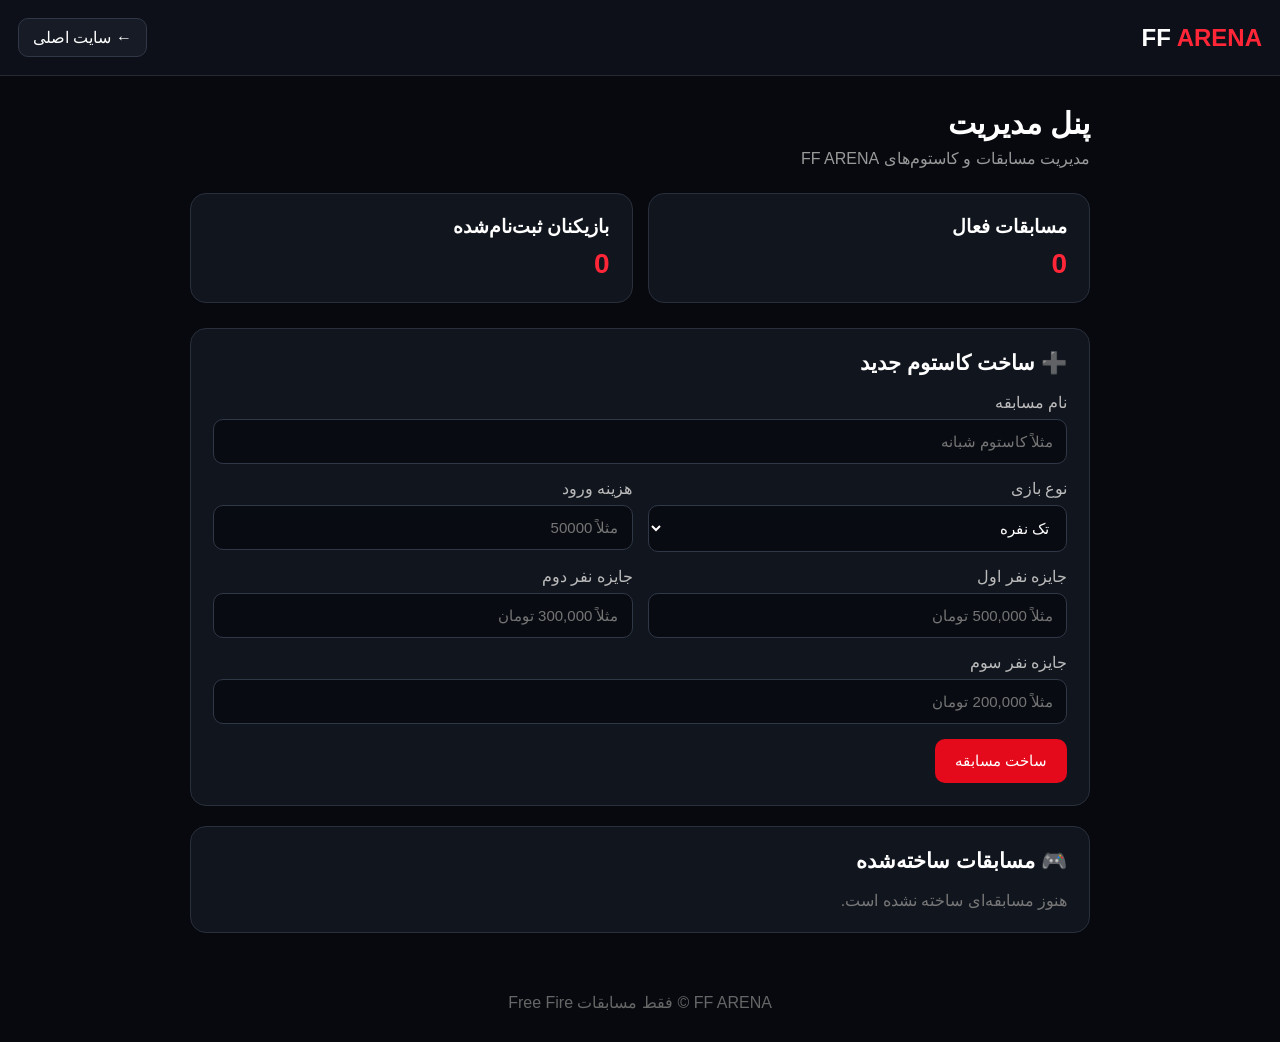
==== admin/index.html @ bc3d6958 "Create index.html" ====
<!DOCTYPE html>
<html lang="fa" dir="rtl">
<head>
  <meta charset="UTF-8">
  <meta name="viewport" content="width=device-width, initial-scale=1.0">
  <title>مدیریت FF ARENA</title>

  <style>
    * {
      box-sizing: border-box;
      margin: 0;
      padding: 0;
    }

    body {
      font-family: Tahoma, Arial, sans-serif;
      background: #07090f;
      color: #fff;
      min-height: 100vh;
    }

    .top {
      background: #0d1018;
      border-bottom: 1px solid #252a35;
      padding: 18px;
      display: flex;
      justify-content: space-between;
      align-items: center;
    }

    .logo {
      font-size: 24px;
      font-weight: bold;
    }

    .logo span {
      color: #ff2638;
    }

    .back {
      color: #fff;
      text-decoration: none;
      background: #171b25;
      border: 1px solid #303746;
      padding: 9px 14px;
      border-radius: 10px;
    }

    .container {
      width: 92%;
      max-width: 900px;
      margin: 30px auto;
    }

    .title {
      margin-bottom: 25px;
    }

    .title h1 {
      font-size: 30px;
      margin-bottom: 8px;
    }

    .title p {
      color: #999;
    }

    .cards {
      display: grid;
      grid-template-columns: repeat(2, 1fr);
      gap: 15px;
      margin-bottom: 25px;
    }

    .card {
      background: #11151e;
      border: 1px solid #292f3b;
      border-radius: 16px;
      padding: 22px;
    }

    .card h3 {
      margin-bottom: 10px;
    }

    .card .number {
      font-size: 28px;
      font-weight: bold;
      color: #ff2638;
    }

    .panel {
      background: #11151e;
      border: 1px solid #292f3b;
      border-radius: 16px;
      padding: 22px;
      margin-bottom: 20px;
    }

    .panel h2 {
      margin-bottom: 18px;
      font-size: 21px;
    }

    label {
      display: block;
      margin-bottom: 7px;
      color: #bbb;
    }

    input,
    select,
    textarea {
      width: 100%;
      background: #080b11;
      color: #fff;
      border: 1px solid #303746;
      border-radius: 10px;
      padding: 13px;
      margin-bottom: 15px;
      font-size: 15px;
      outline: none;
    }

    input:focus,
    select:focus,
    textarea:focus {
      border-color: #ff2638;
    }

    .row {
      display: grid;
      grid-template-columns: 1fr 1fr;
      gap: 15px;
    }

    button {
      border: 0;
      border-radius: 10px;
      padding: 13px 20px;
      font-size: 15px;
      cursor: pointer;
      font-family: inherit;
    }

    .red {
      background: #e5091c;
      color: #fff;
    }

    .dark {
      background: #252b36;
      color: #fff;
    }

    .room {
      border: 1px solid #292f3b;
      border-radius: 12px;
      padding: 15px;
      margin-bottom: 12px;
      background: #0b0e14;
    }

    .room strong {
      display: block;
      margin-bottom: 7px;
      font-size: 17px;
    }

    .room small {
      color: #999;
    }

    .footer {
      text-align: center;
      color: #666;
      padding: 30px 0;
    }

    @media (max-width: 600px) {
      .cards,
      .row {
        grid-template-columns: 1fr;
      }

      .title h1 {
        font-size: 25px;
      }
    }
  </style>
</head>

<body>

  <header class="top">
    <div class="logo">
      FF <span>ARENA</span>
    </div>

    <a class="back" href="../index.html">
      ← سایت اصلی
    </a>
  </header>

  <main class="container">

    <section class="title">
      <h1>پنل مدیریت</h1>
      <p>مدیریت مسابقات و کاستوم‌های FF ARENA</p>
    </section>

    <section class="cards">

      <div class="card">
        <h3>مسابقات فعال</h3>
        <div class="number">0</div>
      </div>

      <div class="card">
        <h3>بازیکنان ثبت‌نام‌شده</h3>
        <div class="number">0</div>
      </div>

    </section>

    <section class="panel">

      <h2>➕ ساخت کاستوم جدید</h2>

      <label>نام مسابقه</label>
      <input
        type="text"
        id="name"
        placeholder="مثلاً کاستوم شبانه"
      >

      <div class="row">

        <div>
          <label>نوع بازی</label>

          <select id="type">
            <option value="solo">تک نفره</option>
            <option value="duo">دو نفره</option>
            <option value="squad">چهار نفره (اسکواد)</option>
          </select>
        </div>

        <div>
          <label>هزینه ورود</label>

          <input
            type="number"
            id="price"
            placeholder="مثلاً 50000"
          >
        </div>

      </div>

      <div class="row">

        <div>
          <label>جایزه نفر اول</label>

          <input
            type="text"
            id="first"
            placeholder="مثلاً 500,000 تومان"
          >
        </div>

        <div>
          <label>جایزه نفر دوم</label>

          <input
            type="text"
            id="second"
            placeholder="مثلاً 300,000 تومان"
          >
        </div>

      </div>

      <label>جایزه نفر سوم</label>

      <input
        type="text"
        id="third"
        placeholder="مثلاً 200,000 تومان"
      >

      <button class="red" onclick="createRoom()">
        ساخت مسابقه
      </button>

    </section>

    <section class="panel">

      <h2>🎮 مسابقات ساخته‌شده</h2>

      <div id="rooms">

        <p style="color:#777;">
          هنوز مسابقه‌ای ساخته نشده است.
        </p>

      </div>

    </section>

  </main>

  <footer class="footer">
    FF ARENA © فقط مسابقات Free Fire
  </footer>

  <script>

    function createRoom() {

      const name = document.getElementById("name").value;
      const type = document.getElementById("type").value;
      const price = document.getElementById("price").value;
      const first = document.getElementById("first").value;
      const second = document.getElementById("second").value;
      const third = document.getElementById("third").value;

      if (!name || !price) {
        alert("نام مسابقه و هزینه ورود را وارد کن.");
        return;
      }

      let typeText = "تک نفره";

      if (type === "duo") {
        typeText = "دو نفره";
      }

      if (type === "squad") {
        typeText = "چهار نفره (اسکواد)";
      }

      const rooms = document.getElementById("rooms");

      rooms.innerHTML = `
        <div class="room">

          <strong>${name}</strong>

          <small>
            نوع: ${typeText}
            <br>
            هزینه ورود: ${price} تومان
            <br>
            🥇 ${first || "تعیین نشده"}
            <br>
            🥈 ${second || "تعیین نشده"}
            <br>
            🥉 ${third || "تعیین نشده"}
          </small>

        </div>
      `;

      alert("مسابقه ساخته شد.");

    }

  </script>

</body>
  </html>
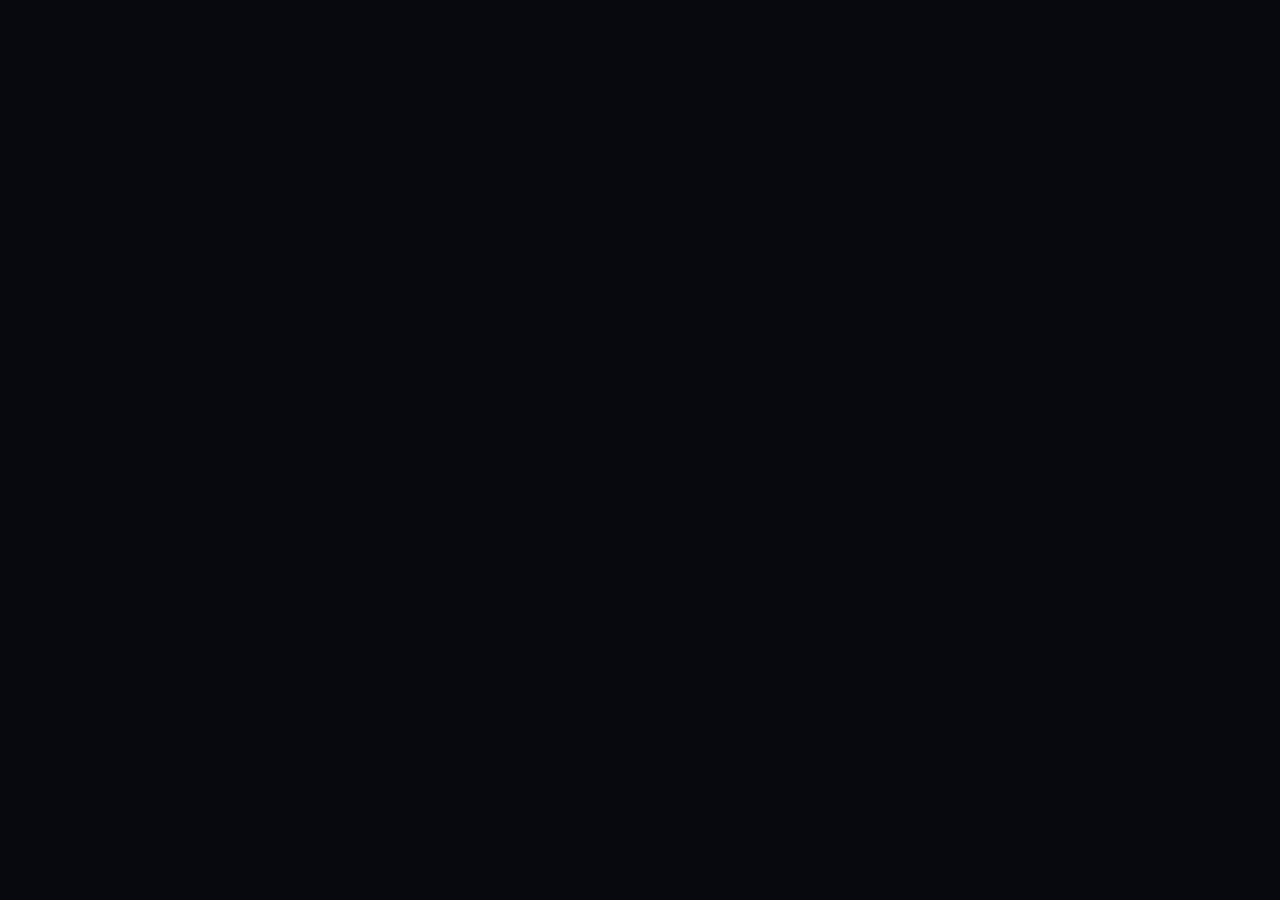
==== commit 6567d300: "Update index.html" ====
--- a/admin/index.html
+++ b/admin/index.html
@@ -1,374 +1,213 @@
 <!DOCTYPE html>
 <html lang="fa" dir="rtl">
 <head>
-  <meta charset="UTF-8">
-  <meta name="viewport" content="width=device-width, initial-scale=1.0">
-  <title>مدیریت FF ARENA</title>
-
-  <style>
-    * {
-      box-sizing: border-box;
-      margin: 0;
-      padding: 0;
-    }
-
-    body {
-      font-family: Tahoma, Arial, sans-serif;
-      background: #07090f;
-      color: #fff;
-      min-height: 100vh;
-    }
-
-    .top {
-      background: #0d1018;
-      border-bottom: 1px solid #252a35;
-      padding: 18px;
-      display: flex;
-      justify-content: space-between;
-      align-items: center;
-    }
-
-    .logo {
-      font-size: 24px;
-      font-weight: bold;
-    }
-
-    .logo span {
-      color: #ff2638;
-    }
-
-    .back {
-      color: #fff;
-      text-decoration: none;
-      background: #171b25;
-      border: 1px solid #303746;
-      padding: 9px 14px;
-      border-radius: 10px;
-    }
-
-    .container {
-      width: 92%;
-      max-width: 900px;
-      margin: 30px auto;
-    }
-
-    .title {
-      margin-bottom: 25px;
-    }
-
-    .title h1 {
-      font-size: 30px;
-      margin-bottom: 8px;
-    }
-
-    .title p {
-      color: #999;
-    }
-
-    .cards {
-      display: grid;
-      grid-template-columns: repeat(2, 1fr);
-      gap: 15px;
-      margin-bottom: 25px;
-    }
-
-    .card {
-      background: #11151e;
-      border: 1px solid #292f3b;
-      border-radius: 16px;
-      padding: 22px;
-    }
-
-    .card h3 {
-      margin-bottom: 10px;
-    }
-
-    .card .number {
-      font-size: 28px;
-      font-weight: bold;
-      color: #ff2638;
-    }
-
-    .panel {
-      background: #11151e;
-      border: 1px solid #292f3b;
-      border-radius: 16px;
-      padding: 22px;
-      margin-bottom: 20px;
-    }
-
-    .panel h2 {
-      margin-bottom: 18px;
-      font-size: 21px;
-    }
-
-    label {
-      display: block;
-      margin-bottom: 7px;
-      color: #bbb;
-    }
-
-    input,
-    select,
-    textarea {
-      width: 100%;
-      background: #080b11;
-      color: #fff;
-      border: 1px solid #303746;
-      border-radius: 10px;
-      padding: 13px;
-      margin-bottom: 15px;
-      font-size: 15px;
-      outline: none;
-    }
-
-    input:focus,
-    select:focus,
-    textarea:focus {
-      border-color: #ff2638;
-    }
-
-    .row {
-      display: grid;
-      grid-template-columns: 1fr 1fr;
-      gap: 15px;
-    }
-
-    button {
-      border: 0;
-      border-radius: 10px;
-      padding: 13px 20px;
-      font-size: 15px;
-      cursor: pointer;
-      font-family: inherit;
-    }
-
-    .red {
-      background: #e5091c;
-      color: #fff;
-    }
-
-    .dark {
-      background: #252b36;
-      color: #fff;
-    }
-
-    .room {
-      border: 1px solid #292f3b;
-      border-radius: 12px;
-      padding: 15px;
-      margin-bottom: 12px;
-      background: #0b0e14;
-    }
-
-    .room strong {
-      display: block;
-      margin-bottom: 7px;
-      font-size: 17px;
-    }
-
-    .room small {
-      color: #999;
-    }
-
-    .footer {
-      text-align: center;
-      color: #666;
-      padding: 30px 0;
-    }
-
-    @media (max-width: 600px) {
-      .cards,
-      .row {
-        grid-template-columns: 1fr;
-      }
-
-      .title h1 {
-        font-size: 25px;
-      }
-    }
-  </style>
-</head>
-
-<body>
-
-  <header class="top">
-    <div class="logo">
-      FF <span>ARENA</span>
-    </div>
-
-    <a class="back" href="../index.html">
-      ← سایت اصلی
-    </a>
-  </header>
-
-  <main class="container">
-
-    <section class="title">
-      <h1>پنل مدیریت</h1>
-      <p>مدیریت مسابقات و کاستوم‌های FF ARENA</p>
-    </section>
-
-    <section class="cards">
-
-      <div class="card">
-        <h3>مسابقات فعال</h3>
-        <div class="number">0</div>
-      </div>
-
-      <div class="card">
-        <h3>بازیکنان ثبت‌نام‌شده</h3>
-        <div class="number">0</div>
-      </div>
-
-    </section>
-
-    <section class="panel">
-
-      <h2>➕ ساخت کاستوم جدید</h2>
-
-      <label>نام مسابقه</label>
-      <input
-        type="text"
-        id="name"
-        placeholder="مثلاً کاستوم شبانه"
-      >
-
-      <div class="row">
-
-        <div>
-          <label>نوع بازی</label>
-
-          <select id="type">
-            <option value="solo">تک نفره</option>
-            <option value="duo">دو نفره</option>
-            <option value="squad">چهار نفره (اسکواد)</option>
-          </select>
-        </div>
-
-        <div>
-          <label>هزینه ورود</label>
-
-          <input
-            type="number"
-            id="price"
-            placeholder="مثلاً 50000"
-          >
-        </div>
-
-      </div>
-
-      <div class="row">
-
-        <div>
-          <label>جایزه نفر اول</label>
-
-          <input
-            type="text"
-            id="first"
-            placeholder="مثلاً 500,000 تومان"
-          >
-        </div>
-
-        <div>
-          <label>جایزه نفر دوم</label>
-
-          <input
-            type="text"
-            id="second"
-            placeholder="مثلاً 300,000 تومان"
-          >
-        </div>
-
-      </div>
-
-      <label>جایزه نفر سوم</label>
-
-      <input
-        type="text"
-        id="third"
-        placeholder="مثلاً 200,000 تومان"
-      >
-
-      <button class="red" onclick="createRoom()">
-        ساخت مسابقه
-      </button>
-
-    </section>
-
-    <section class="panel">
-
-      <h2>🎮 مسابقات ساخته‌شده</h2>
-
-      <div id="rooms">
-
-        <p style="color:#777;">
-          هنوز مسابقه‌ای ساخته نشده است.
-        </p>
-
-      </div>
-
-    </section>
-
-  </main>
-
-  <footer class="footer">
-    FF ARENA © فقط مسابقات Free Fire
-  </footer>
-
-  <script>
-
-    function createRoom() {
-
-      const name = document.getElementById("name").value;
-      const type = document.getElementById("type").value;
-      const price = document.getElementById("price").value;
-      const first = document.getElementById("first").value;
-      const second = document.getElementById("second").value;
-      const third = document.getElementById("third").value;
-
-      if (!name || !price) {
-        alert("نام مسابقه و هزینه ورود را وارد کن.");
-        return;
-      }
-
-      let typeText = "تک نفره";
-
-      if (type === "duo") {
-        typeText = "دو نفره";
-      }
-
-      if (type === "squad") {
-        typeText = "چهار نفره (اسکواد)";
-      }
-
-      const rooms = document.getElementById("rooms");
-
-      rooms.innerHTML = `
-        <div class="room">
-
-          <strong>${name}</strong>
-
-          <small>
-            نوع: ${typeText}
-            <br>
-            هزینه ورود: ${price} تومان
-            <br>
-            🥇 ${first || "تعیین نشده"}
-            <br>
-            🥈 ${second || "تعیین نشده"}
-            <br>
-            🥉 ${third || "تعیین نشده"}
-          </small>
-
-        </div>
-      `;
-
-      alert("مسابقه ساخته شد.");
-
-    }
-
-  </script>
-
-</body>
-  </html>
+<meta charset="UTF-8">
+<meta name="viewport" content="width=device-width, initial-scale=1.0">
+<title>مدیریت FF ARENA</title>
+
+<style>
+*{
+    box-sizing:border-box;
+    margin:0;
+    padding:0;
+}
+
+body{
+    font-family:Tahoma,Arial,sans-serif;
+    background:#07090f;
+    color:#fff;
+    min-height:100vh;
+}
+
+.header{
+    background:#11151d;
+    border-bottom:1px solid #252b36;
+    padding:18px;
+    display:flex;
+    justify-content:space-between;
+    align-items:center;
+}
+
+.logo{
+    font-size:24px;
+    font-weight:bold;
+}
+
+.logo span{
+    color:#ff2633;
+}
+
+.admin{
+    color:#aaa;
+    font-size:13px;
+}
+
+.container{
+    max-width:1100px;
+    margin:auto;
+    padding:20px;
+}
+
+.title{
+    margin-bottom:20px;
+}
+
+.title h1{
+    font-size:25px;
+    margin-bottom:7px;
+}
+
+.title p{
+    color:#888;
+}
+
+.stats{
+    display:grid;
+    grid-template-columns:repeat(3,1fr);
+    gap:15px;
+    margin-bottom:25px;
+}
+
+.stat{
+    background:#11151d;
+    border:1px solid #252b36;
+    border-radius:15px;
+    padding:20px;
+}
+
+.stat h3{
+    color:#999;
+    font-size:14px;
+    margin-bottom:10px;
+}
+
+.stat strong{
+    font-size:25px;
+}
+
+.card{
+    background:#11151d;
+    border:1px solid #252b36;
+    border-radius:18px;
+    padding:20px;
+    margin-bottom:20px;
+}
+
+.card h2{
+    font-size:19px;
+    margin-bottom:18px;
+}
+
+.form{
+    display:grid;
+    grid-template-columns:1fr 1fr;
+    gap:15px;
+}
+
+label{
+    display:block;
+    color:#aaa;
+    margin-bottom:7px;
+    font-size:13px;
+}
+
+input,select,textarea{
+    width:100%;
+    background:#080b11;
+    color:#fff;
+    border:1px solid #303744;
+    border-radius:10px;
+    padding:13px;
+    outline:none;
+    font-family:inherit;
+}
+
+input:focus,select:focus,textarea:focus{
+    border-color:#ff2633;
+}
+
+textarea{
+    min-height:90px;
+    resize:vertical;
+}
+
+.full{
+    grid-column:1/-1;
+}
+
+button{
+    border:0;
+    border-radius:10px;
+    padding:13px 20px;
+    font-family:inherit;
+    font-weight:bold;
+    cursor:pointer;
+}
+
+.btn{
+    background:#ff2633;
+    color:#fff;
+}
+
+.btn:hover{
+    background:#d91d29;
+}
+
+.btn-dark{
+    background:#242a34;
+    color:#fff;
+}
+
+.custom-list{
+    display:grid;
+    gap:12px;
+}
+
+.custom{
+    background:#0b0e14;
+    border:1px solid #292f3a;
+    border-radius:13px;
+    padding:16px;
+    display:flex;
+    justify-content:space-between;
+    align-items:center;
+    gap:10px;
+}
+
+.custom-info h3{
+    margin-bottom:7px;
+}
+
+.custom-info p{
+    color:#999;
+    font-size:13px;
+}
+
+.badge{
+    display:inline-block;
+    background:#211316;
+    color:#ff4a54;
+    padding:5px 9px;
+    border-radius:7px;
+    font-size:11px;
+    margin-top:7px;
+}
+
+.actions{
+    display:flex;
+    gap:7px;
+}
+
+.wallet{
+    display:flex;
+    justify-content:space-between;
+    align-items:center;
+    background:#0b0e14;
+    border:1px solid #292f3a;
+    border-radius:13px;
+    padding:18px;
+}
+
+.balance{
+    font-size:25px;
+    font
